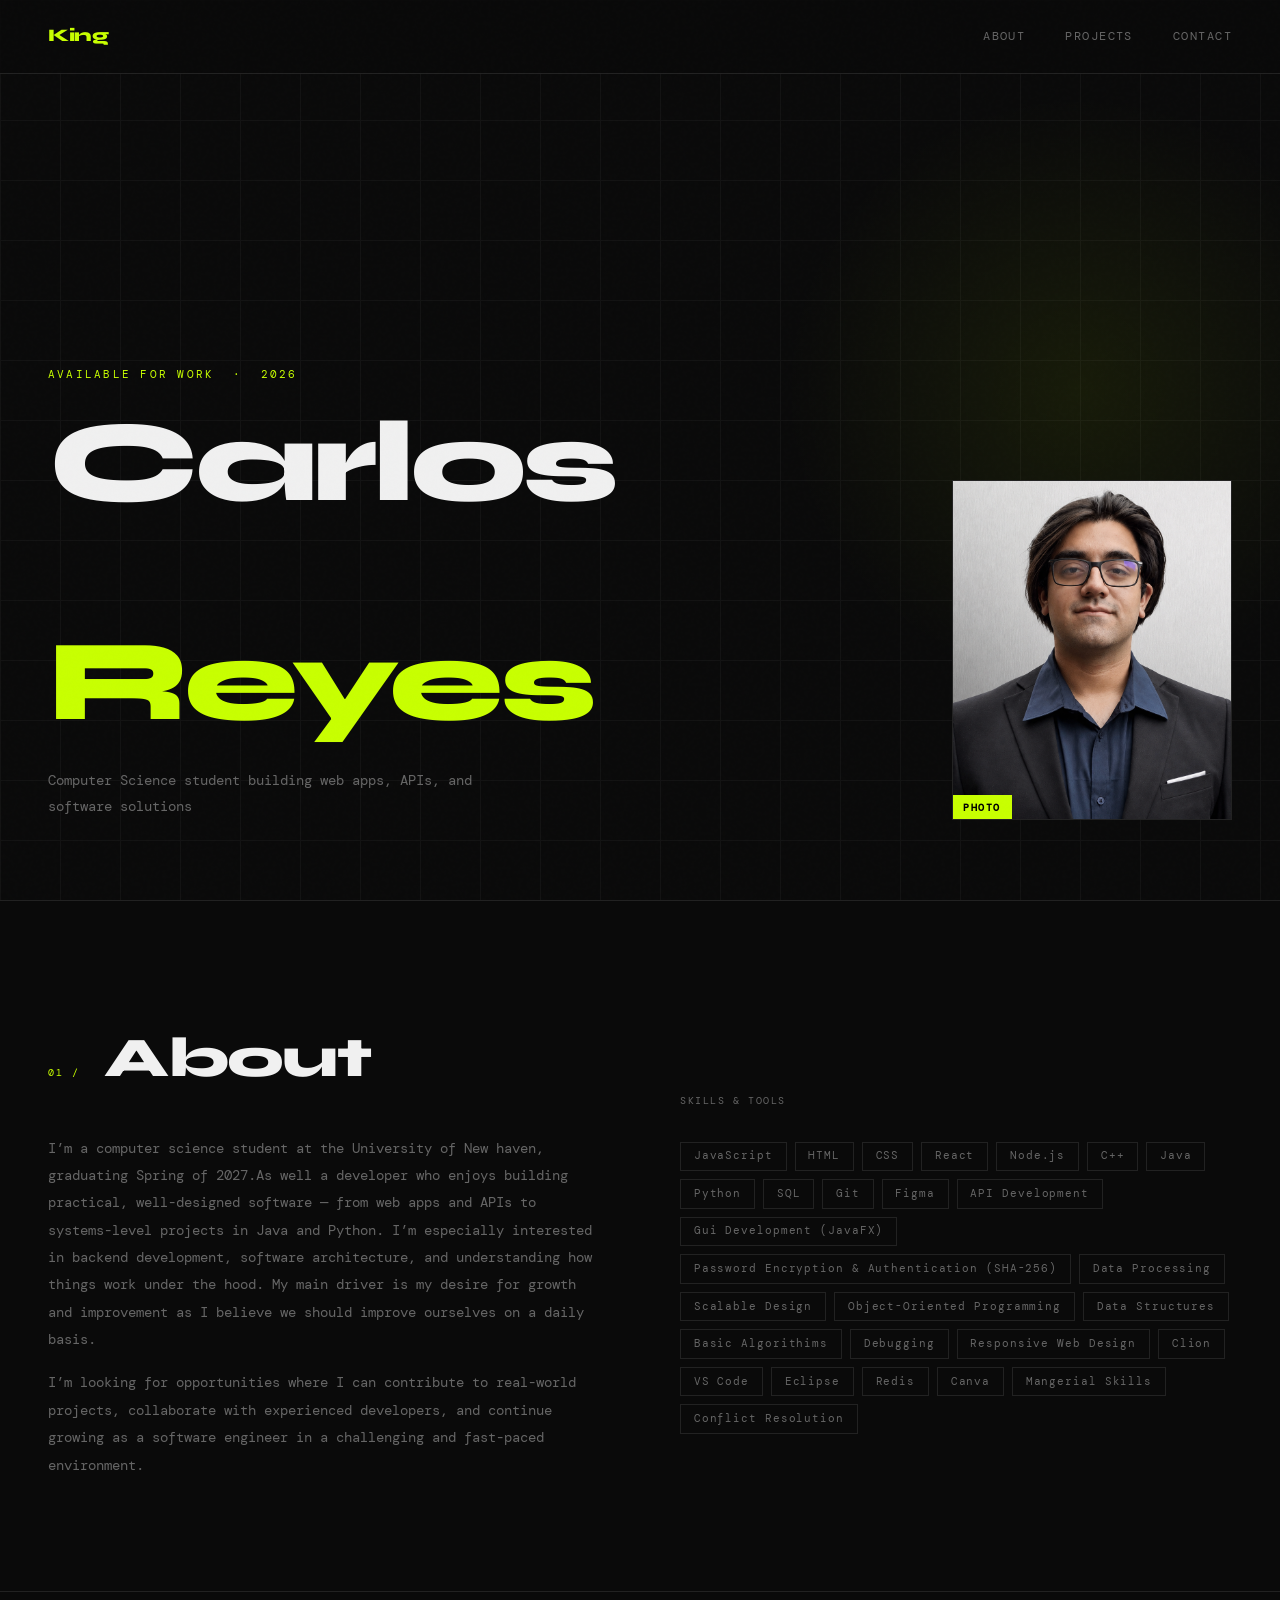
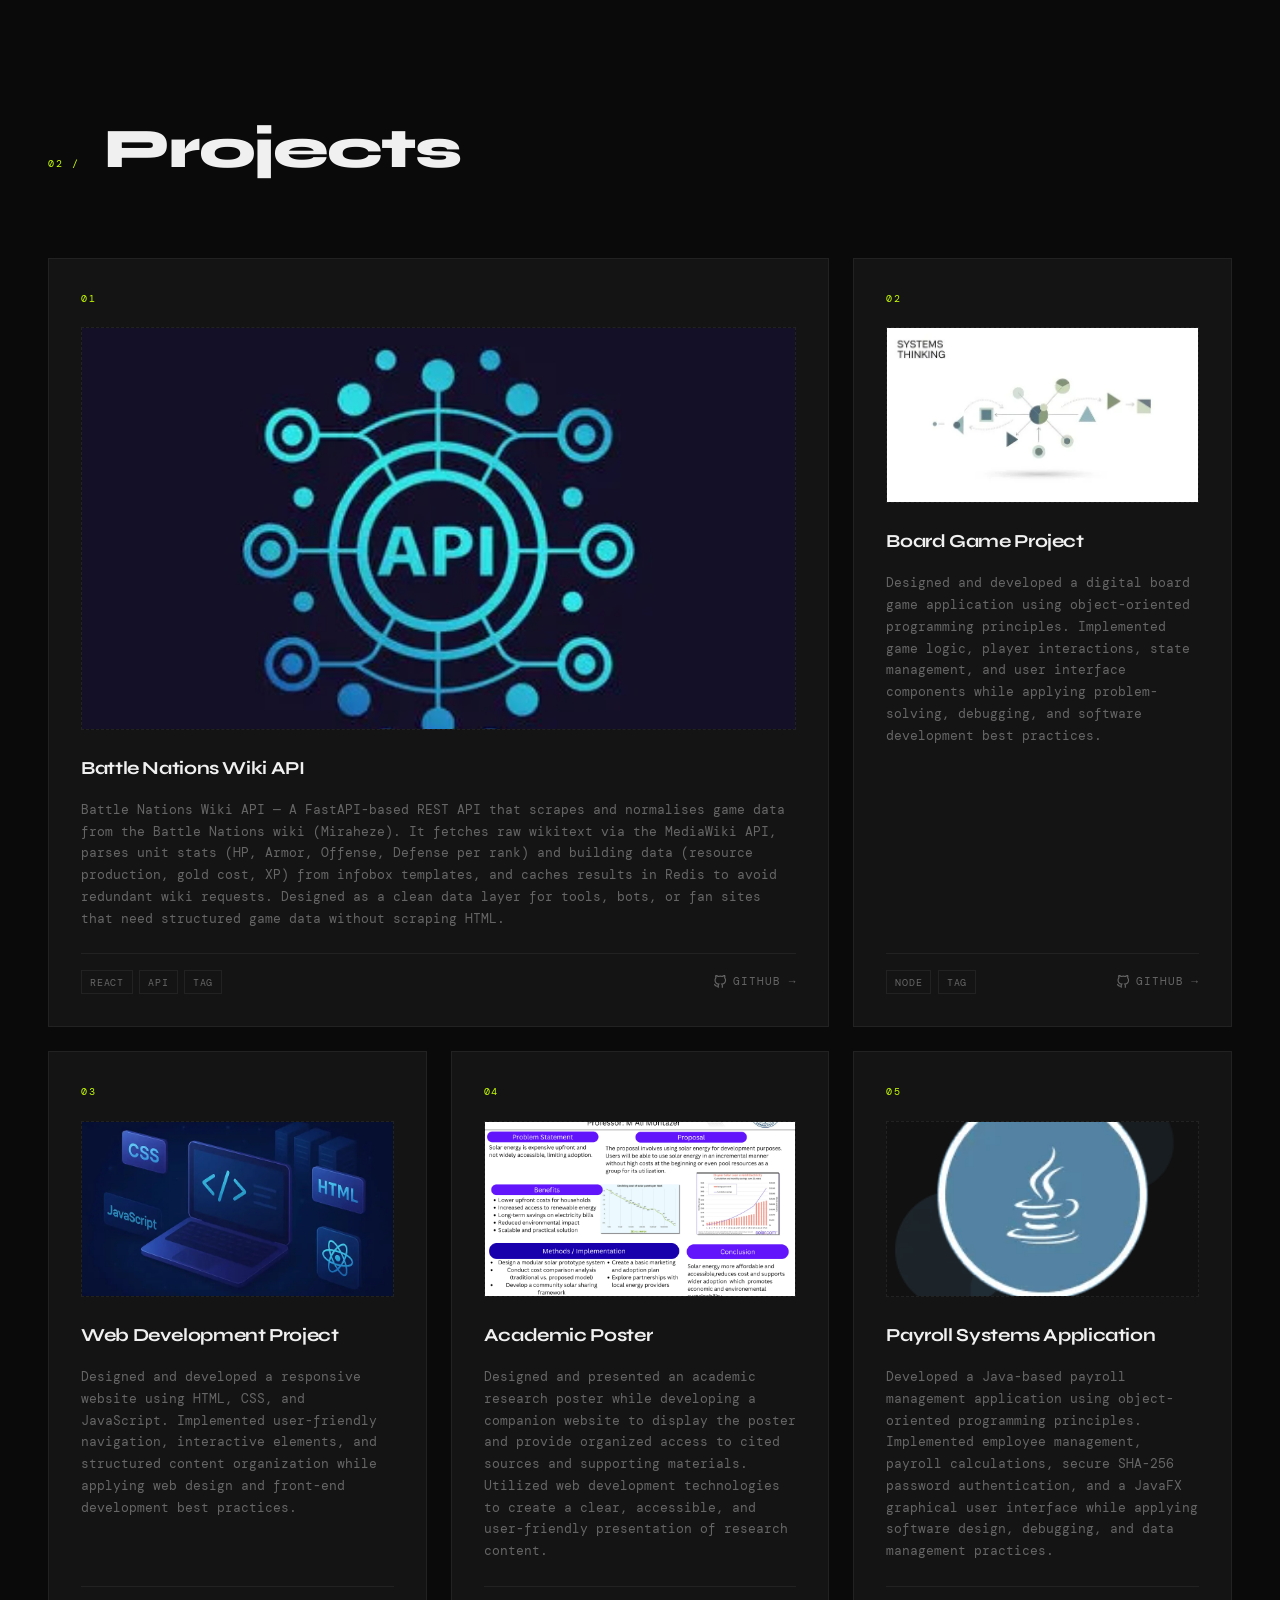
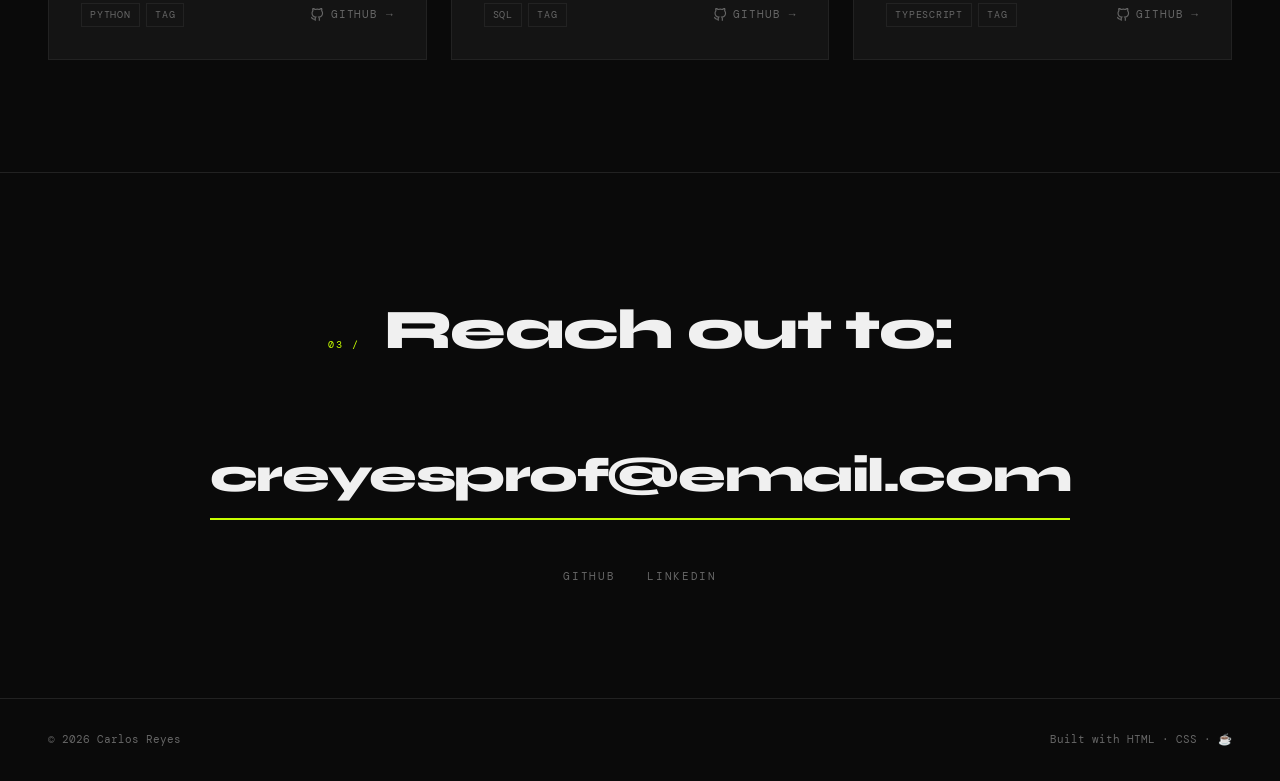
==== index.html @ 6e1b8741 "Refactor of index.html" ====
<!DOCTYPE html>
<html lang="en">
<link rel="stylesheet" href="src/Style.css">
<head>
    <meta charset="UTF-8" />
    <meta name="viewport" content="width=device-width, initial-scale=1.0"/>
    <title>Portfolio</title>
    <link href="https://fonts.googleapis.com/css2?family=Syne:wght@400;600;700;800&family=DM+Mono:ital,wght@0,300;0,400;1,300&display=swap" rel="stylesheet"/>

</head>
<body>

<!-- NAV -->
<nav>
    <div class="nav-logo">King</div>
    <div class="nav-links">
        <a href="#about">About</a>
        <a href="#projects">Projects</a>
        <a href="#contact">Contact</a>
    </div>
</nav>

<!-- HERO -->
<section class="hero">
    <div class="hero-bg-grid"></div>
    <div class="hero-accent-circle"></div>
    <div class="hero-tag">Available for work &nbsp;·&nbsp; 2026</div>
    <h1 class="hero-title">Carlos<br/><br/><span>Reyes</span></h1>
    <p class="hero-subtitle">Computer Science student building web apps, APIs, and software solutions</p>

    <div class="hero-photo">

        <img src="Imgs/Portfolio.png" alt="Carlos Reyes"/>
        <div class="hero-photo-label">Photo</div>
    </div>
</section>

<!-- ABOUT -->
<section id="about">
    <div class="about-left">
        <div class="section-header">
            <span class="section-num">01 /</span>
            <h2 class="section-title">About</h2>
        </div>
        <div class="about-text">
            <p>I’m a computer science student at the University of New haven, graduating Spring of 2027.As well a developer who enjoys building practical, well-designed software — from web apps and APIs to systems-level projects in Java and Python. I’m especially interested in backend development, software architecture, and understanding how things work under the hood. My main driver is my desire for growth and improvement as I believe we should improve ourselves on a daily basis.</p>
            <p>I’m looking for opportunities where I can contribute to real-world projects, collaborate with experienced developers, and continue growing as a software engineer in a challenging and fast-paced environment.</p>
        </div>
    </div>
    <div class="about-right">
        <div class="section-num" style="margin-bottom:1rem; letter-spacing:0.15em; font-size:0.65rem; text-transform:uppercase; color:var(--muted)">Skills &amp; Tools</div>
        <div class="skills-list">
            <span class="skill-tag">JavaScript</span>
            <span class="skill-tag">HTML</span>
            <span class="skill-tag">CSS</span>
            <span class="skill-tag">React</span>
            <span class="skill-tag">Node.js</span>
            <span class="skill-tag">C++</span>
            <span class="skill-tag">Java</span>
            <span class="skill-tag">Python</span>
            <span class="skill-tag">SQL</span>
            <span class="skill-tag">Git</span>
            <span class="skill-tag">Figma</span>
            <span class="skill-tag">API Development</span>
            <span class="skill-tag">Gui Development (JavaFX)</span>
            <span class="skill-tag">Password Encryption & Authentication (SHA-256)</span>
            <span class="skill-tag">Data Processing</span>
            <span class="skill-tag">Scalable Design</span>
            <span class="skill-tag">Object-Oriented Programming</span>
            <span class="skill-tag">Data Structures</span>
            <span class="skill-tag">Basic Algorithims</span>
            <span class="skill-tag">Debugging</span>
            <span class="skill-tag">Responsive Web Design</span>
            <span class="skill-tag">Clion</span>
            <span class="skill-tag">VS Code</span>
            <span class="skill-tag">Eclipse</span>
            <span class="skill-tag">Redis</span>
            <span class="skill-tag">Canva</span>
            <span class="skill-tag">Mangerial Skills</span>
            <span class="skill-tag">Conflict Resolution</span>
        </div>
    </div>
</section>

<!-- PROJECTS -->
<section id="projects">
    <div class="section-header">
        <span class="section-num">02 /</span>
        <h2 class="section-title">Projects</h2>
    </div>

    <div class="projects-grid">

        <!-- PROJECT 1 — FEATURED -->
        <div class="project-card featured">
            <div class="project-num">01</div>
            <div class="project-image">
                <!-- Replace with: <img src="project1.jpg" alt="Project 1"> -->
                <img src="Imgs/Api.jpg" alt="Battle Nations Wiki API"/>

            </div>
            <div class="project-title">Battle Nations Wiki API</div>
            <p class="project-desc">Battle Nations Wiki API — A FastAPI-based REST API that scrapes and normalises game data from the Battle Nations wiki (Miraheze). It fetches raw wikitext via the MediaWiki API, parses unit stats (HP, Armor, Offense, Defense per rank) and building data (resource production, gold cost, XP) from infobox templates, and caches results in Redis to avoid redundant wiki requests. Designed as a clean data layer for tools, bots, or fan sites that need structured game data without scraping HTML.</p>
            <div class="project-footer">
                <div class="project-tags">
                    <span class="project-tag">React</span>
                    <span class="project-tag">API</span>
                    <span class="project-tag">Tag</span>
                </div>
                <!-- Replace href="#" with your GitHub link -->
                <a class="github-link" href="https://github.com/CLR-Carlos-Reyes/BN_Wiki_API" target="_blank" rel="noopener">
                    <svg width="14" height="14" viewBox="0 0 24 24" fill="none" stroke="currentColor" stroke-width="2"><path d="M9 19c-5 1.5-5-2.5-7-3m14 6v-3.87a3.37 3.37 0 0 0-.94-2.61c3.14-.35 6.44-1.54 6.44-7A5.44 5.44 0 0 0 20 4.77 5.07 5.07 0 0 0 19.91 1S18.73.65 16 2.48a13.38 13.38 0 0 0-7 0C6.27.65 5.09 1 5.09 1A5.07 5.07 0 0 0 5 4.77a5.44 5.44 0 0 0-1.5 3.78c0 5.42 3.3 6.61 6.44 7A3.37 3.37 0 0 0 9 18.13V22"/></svg>
                    GitHub →
                </a>
            </div>
        </div>

        <!-- PROJECT 2 -->
        <div class="project-card">
            <div class="project-num">02</div>
            <div class="project-image">
                <Img src="Imgs/Image2.jpg" alt="Board Game">

            </div>
            <div class="project-title">Board Game Project</div>
            <p class="project-desc">Designed and developed a digital board game application using object-oriented programming principles. Implemented game logic, player interactions, state management, and user interface components while applying problem-solving, debugging, and software development best practices.</p>
            <div class="project-footer">
                <div class="project-tags">
                    <span class="project-tag">Node</span>
                    <span class="project-tag">Tag</span>
                </div>
                <a class="github-link" href="https://github.com/CLR-Carlos-Reyes/Board_Game" target="_blank" rel="noopener">
                    <svg width="14" height="14" viewBox="0 0 24 24" fill="none" stroke="currentColor" stroke-width="2"><path d="M9 19c-5 1.5-5-2.5-7-3m14 6v-3.87a3.37 3.37 0 0 0-.94-2.61c3.14-.35 6.44-1.54 6.44-7A5.44 5.44 0 0 0 20 4.77 5.07 5.07 0 0 0 19.91 1S18.73.65 16 2.48a13.38 13.38 0 0 0-7 0C6.27.65 5.09 1 5.09 1A5.07 5.07 0 0 0 5 4.77a5.44 5.44 0 0 0-1.5 3.78c0 5.42 3.3 6.61 6.44 7A3.37 3.37 0 0 0 9 18.13V22"/></svg>
                    GitHub →
                </a>
            </div>
        </div>

        <!-- PROJECT 3 -->
        <div class="project-card">
            <div class="project-num">03</div>
            <div class="project-image">
               <Img src="Imgs/WD-Image.jpg">
            </div>
            <div class="project-title">Web Development Project</div>
            <p class="project-desc">Designed and developed a responsive website using HTML, CSS, and JavaScript. Implemented user-friendly navigation, interactive elements, and structured content organization while applying web design and front-end development best practices.</p>
            <div class="project-footer">
                <div class="project-tags">
                    <span class="project-tag">Python</span>
                    <span class="project-tag">Tag</span>
                </div>
                <a class="github-link" href="https://github.com/CLR-Carlos-Reyes/webdevproject-CR" target="_blank" rel="noopener">
                    <svg width="14" height="14" viewBox="0 0 24 24" fill="none" stroke="currentColor" stroke-width="2"><path d="M9 19c-5 1.5-5-2.5-7-3m14 6v-3.87a3.37 3.37 0 0 0-.94-2.61c3.14-.35 6.44-1.54 6.44-7A5.44 5.44 0 0 0 20 4.77 5.07 5.07 0 0 0 19.91 1S18.73.65 16 2.48a13.38 13.38 0 0 0-7 0C6.27.65 5.09 1 5.09 1A5.07 5.07 0 0 0 5 4.77a5.44 5.44 0 0 0-1.5 3.78c0 5.42 3.3 6.61 6.44 7A3.37 3.37 0 0 0 9 18.13V22"/></svg>
                    GitHub →
                </a>
            </div>
        </div>

        <!-- PROJECT 4 -->
        <div class="project-card">
            <div class="project-num">04</div>
            <div class="project-image">
                <Img src="Imgs/Academic-Poster-Revised-Cr.png">
            </div>
            <div class="project-title">Academic Poster</div>
            <p class="project-desc">Designed and presented an academic research poster while developing a companion website to display the poster and provide organized access to cited sources and supporting materials. Utilized web development technologies to create a clear, accessible, and user-friendly presentation of research content.</p>
            <div class="project-footer">
                <div class="project-tags">
                    <span class="project-tag">SQL</span>
                    <span class="project-tag">Tag</span>
                </div>
                <a class="github-link" href="https://github.com/CLR-Carlos-Reyes/Poster" target="_blank" rel="noopener">
                    <svg width="14" height="14" viewBox="0 0 24 24" fill="none" stroke="currentColor" stroke-width="2"><path d="M9 19c-5 1.5-5-2.5-7-3m14 6v-3.87a3.37 3.37 0 0 0-.94-2.61c3.14-.35 6.44-1.54 6.44-7A5.44 5.44 0 0 0 20 4.77 5.07 5.07 0 0 0 19.91 1S18.73.65 16 2.48a13.38 13.38 0 0 0-7 0C6.27.65 5.09 1 5.09 1A5.07 5.07 0 0 0 5 4.77a5.44 5.44 0 0 0-1.5 3.78c0 5.42 3.3 6.61 6.44 7A3.37 3.37 0 0 0 9 18.13V22"/></svg>
                    GitHub →
                </a>
            </div>
        </div>

        <!-- PROJECT 5 -->
        <div class="project-card">
            <div class="project-num">05</div>
            <div class="project-image">
                <Img src="Imgs/java.png" alt="Java Payroll Application">
            </div>
            <div class="project-title">Payroll Systems Application</div>
            <p class="project-desc">Developed a Java-based payroll management application using object-oriented programming principles. Implemented employee management, payroll calculations, secure SHA-256 password authentication, and a JavaFX graphical user interface while applying software design, debugging, and data management practices.</p>
            <div class="project-footer">
                <div class="project-tags">
                    <span class="project-tag">TypeScript</span>
                    <span class="project-tag">Tag</span>
                </div>
                <a class="github-link" href="https://github.com/CLR-Carlos-Reyes/Payroll-Systems-Application-JAVA--Coursework-2024" target="_blank" rel="noopener">
                    <svg width="14" height="14" viewBox="0 0 24 24" fill="none" stroke="currentColor" stroke-width="2"><path d="M9 19c-5 1.5-5-2.5-7-3m14 6v-3.87a3.37 3.37 0 0 0-.94-2.61c3.14-.35 6.44-1.54 6.44-7A5.44 5.44 0 0 0 20 4.77 5.07 5.07 0 0 0 19.91 1S18.73.65 16 2.48a13.38 13.38 0 0 0-7 0C6.27.65 5.09 1 5.09 1A5.07 5.07 0 0 0 5 4.77a5.44 5.44 0 0 0-1.5 3.78c0 5.42 3.3 6.61 6.44 7A3.37 3.37 0 0 0 9 18.13V22"/></svg>
                    GitHub →
                </a>
            </div>
        </div>

    </div>
</section>

<!-- CONTACT -->
<section id="contact">
    <div class="section-header">
        <span class="section-num">03 /</span>
        <h2 class="section-title">Reach out to:</h2>
    </div>
    <a class="contact-email" href="mailto:creyesprof@email.com">creyesprof@email.com</a>
    <div class="social-links">
        <a class="social-link" href="https://github.com/CLR-Carlos-Reyes" target="_blank">GitHub</a>
        <a class="social-link" href="www.linkedin.com/in/carlos-reyes-l" target="_blank">LinkedIn</a>
        <!-- <a class="social-link" href="#" target="_blank">Twitter</a> -->
    </div>
</section>

<!-- FOOTER -->
<footer>
    <span>© 2026 Carlos Reyes</span>
    <span>Built with HTML · CSS · ☕</span>
</footer>

</body>
</html>
---- src/Style.css ----
*, *::before, *::after { box-sizing: border-box; margin: 0; padding: 0; }

:root {
    --bg: #0a0a0a;
    --surface: #111111;
    --border: #222222;
    --accent: #c8ff00;
    --accent2: #ff5c35;
    --text: #f0f0f0;
    --muted: #666;
    --card-bg: #141414;
}

html { scroll-behavior: smooth; }

body {
    background: var(--bg);
    color: var(--text);
    font-family: 'DM Mono', monospace;
    font-size: 14px;
    line-height: 1.6;
    overflow-x: hidden;
}

/* ── NOISE OVERLAY ── */
body::before {
    content: '';
    position: fixed;
    inset: 0;
    background-image: url("data:image/svg+xml,%3Csvg viewBox='0 0 256 256' xmlns='http://www.w3.org/2000/svg'%3E%3Cfilter id='noise'%3E%3CfeTurbulence type='fractalNoise' baseFrequency='0.9' numOctaves='4' stitchTiles='stitch'/%3E%3C/filter%3E%3Crect width='100%25' height='100%25' filter='url(%23noise)' opacity='0.04'/%3E%3C/svg%3E");
    pointer-events: none;
    z-index: 999;
    opacity: 0.35;
}

/* ── NAV ── */
nav {
    position: fixed;
    top: 0; left: 0; right: 0;
    z-index: 100;
    display: flex;
    justify-content: space-between;
    align-items: center;
    padding: 1.4rem 3rem;
    border-bottom: 1px solid var(--border);
    background: rgba(10,10,10,0.85);
    backdrop-filter: blur(12px);
}

.nav-logo {
    font-family: 'Syne', sans-serif;
    font-weight: 800;
    font-size: 1.1rem;
    letter-spacing: -0.02em;
    color: var(--accent);
}

.nav-links { display: flex; gap: 2.5rem; }

.nav-links a {
    color: var(--muted);
    text-decoration: none;
    font-size: 0.75rem;
    letter-spacing: 0.12em;
    text-transform: uppercase;
    transition: color 0.2s;
}

.nav-links a:hover { color: var(--text); }

/* ── HERO ── */
.hero {
    min-height: 100vh;
    display: flex;
    flex-direction: column;
    justify-content: flex-end;
    padding: 0 3rem 5rem;
    position: relative;
    overflow: hidden;
}

.hero-bg-grid {
    position: absolute;
    inset: 0;
    background-image:
            linear-gradient(var(--border) 1px, transparent 1px),
            linear-gradient(90deg, var(--border) 1px, transparent 1px);
    background-size: 60px 60px;
    opacity: 0.4;
}

.hero-accent-circle {
    position: absolute;
    width: 600px; height: 600px;
    right: -100px; top: 10%;
    border-radius: 50%;
    background: radial-gradient(circle, rgba(200,255,0,0.07) 0%, transparent 70%);
    pointer-events: none;
}

.hero-tag {
    font-size: 0.7rem;
    letter-spacing: 0.2em;
    text-transform: uppercase;
    color: var(--accent);
    margin-bottom: 1.5rem;
    opacity: 0;
    animation: fadeUp 0.7s 0.2s forwards;
}

.hero-title {
    font-family: 'Syne', sans-serif;
    font-weight: 800;
    font-size: clamp(3.5rem, 9vw, 8rem);
    line-height: 0.95;
    letter-spacing: -0.04em;
    margin-bottom: 2rem;
    opacity: 0;
    animation: fadeUp 0.7s 0.4s forwards;
}

.hero-title span { color: var(--accent); }

.hero-subtitle {
    max-width: 480px;
    color: var(--muted);
    font-size: 0.9rem;
    line-height: 1.8;
    opacity: 0;
    animation: fadeUp 0.7s 0.6s forwards;
}

.hero-photo {
    position: absolute;
    right: 3rem;
    bottom: 5rem;
    width: 280px;
    height: 340px;
    border: 1px solid var(--border);
    overflow: hidden;
    opacity: 0;
    animation: fadeUp 0.7s 0.8s forwards;
}

.hero-photo img {
    width: 100%; height: 100%;
    object-fit: cover;
    filter: grayscale(30%);
}

.photo-placeholder {
    width: 100%; height: 100%;
    background: var(--surface);
    display: flex;
    flex-direction: column;
    align-items: center;
    justify-content: center;
    gap: 0.75rem;
    color: var(--muted);
    font-size: 0.7rem;
    letter-spacing: 0.1em;
    text-transform: uppercase;
}

.photo-placeholder svg { opacity: 0.3; }

.hero-photo-label {
    position: absolute;
    bottom: -1px; left: -1px;
    background: var(--accent);
    color: #000;
    font-size: 0.6rem;
    font-weight: 600;
    letter-spacing: 0.15em;
    text-transform: uppercase;
    padding: 0.3rem 0.7rem;
}

/* ── SECTION SHARED ── */
section { padding: 7rem 3rem; }

.section-header {
    display: flex;
    align-items: baseline;
    gap: 1.5rem;
    margin-bottom: 4rem;
}

.section-num {
    font-size: 0.65rem;
    color: var(--accent);
    letter-spacing: 0.2em;
    text-transform: uppercase;
}

.section-title {
    font-family: 'Syne', sans-serif;
    font-weight: 800;
    font-size: clamp(2rem, 5vw, 3.5rem);
    letter-spacing: -0.03em;
}

/* ── ABOUT ── */
#about {
    border-top: 1px solid var(--border);
    display: grid;
    grid-template-columns: 1fr 1fr;
    gap: 5rem;
    align-items: start;
}

.about-left .section-header { margin-bottom: 2rem; }

.about-text {
    color: var(--muted);
    line-height: 1.9;
    font-size: 0.9rem;
}

.about-text p + p { margin-top: 1rem; }

.about-right { padding-top: 5rem; }

.skills-list {
    display: flex;
    flex-wrap: wrap;
    gap: 0.5rem;
    margin-top: 2rem;
}

.skill-tag {
    border: 1px solid var(--border);
    padding: 0.3rem 0.8rem;
    font-size: 0.7rem;
    letter-spacing: 0.08em;
    color: var(--muted);
    transition: all 0.2s;
}

.skill-tag:hover {
    border-color: var(--accent);
    color: var(--accent);
}

/* ── PROJECTS ── */
#projects {
    border-top: 1px solid var(--border);
}

.projects-grid {
    display: grid;
    grid-template-columns: repeat(3, 1fr);
    gap: 1.5rem;
}

.project-card {
    background: var(--card-bg);
    border: 1px solid var(--border);
    padding: 2rem;
    position: relative;
    overflow: hidden;
    transition: border-color 0.3s, transform 0.3s;
    display: flex;
    flex-direction: column;
    gap: 1rem;
}

.project-card::before {
    content: '';
    position: absolute;
    top: 0; left: 0; right: 0;
    height: 2px;
    background: var(--accent);
    transform: scaleX(0);
    transform-origin: left;
    transition: transform 0.3s;
}

.project-card:hover { border-color: #333; transform: translateY(-4px); }
.project-card:hover::before { transform: scaleX(1); }

.project-card.featured {
    grid-column: span 2;
}

.project-num {
    font-size: 0.65rem;
    color: var(--accent);
    letter-spacing: 0.15em;
    margin-bottom: 0.25rem;
}

.project-image {
    width: 100%;
    aspect-ratio: 16/9;
    background: var(--surface);
    border: 1px dashed var(--border);
    display: flex;
    flex-direction: column;
    align-items: center;
    justify-content: center;
    gap: 0.5rem;
    color: var(--muted);
    font-size: 0.65rem;
    letter-spacing: 0.1em;
    text-transform: uppercase;
    overflow: hidden;
    margin-bottom: 0.5rem;
}

.project-image img {
    width: 100%; height: 100%;
    object-fit: cover;
}

.project-image svg { opacity: 0.25; }

.project-title {
    font-family: 'Syne', sans-serif;
    font-weight: 700;
    font-size: 1.15rem;
    letter-spacing: -0.02em;
}

.project-desc {
    color: var(--muted);
    font-size: 0.8rem;
    line-height: 1.7;
    flex: 1;
}

.project-footer {
    display: flex;
    align-items: center;
    justify-content: space-between;
    margin-top: 0.5rem;
    padding-top: 1rem;
    border-top: 1px solid var(--border);
}

.project-tags { display: flex; gap: 0.4rem; flex-wrap: wrap; }

.project-tag {
    font-size: 0.6rem;
    letter-spacing: 0.08em;
    padding: 0.2rem 0.5rem;
    border: 1px solid var(--border);
    color: var(--muted);
    text-transform: uppercase;
}

.github-link {
    display: flex;
    align-items: center;
    gap: 0.4rem;
    color: var(--muted);
    text-decoration: none;
    font-size: 0.7rem;
    letter-spacing: 0.08em;
    text-transform: uppercase;
    transition: color 0.2s;
    white-space: nowrap;
}

.github-link:hover { color: var(--accent); }

.github-link svg { flex-shrink: 0; }

/* ── CONTACT ── */
#contact {
    border-top: 1px solid var(--border);
    text-align: center;
}

#contact .section-header { justify-content: center; }

.contact-email {
    font-family: 'Syne', sans-serif;
    font-size: clamp(1.5rem, 4vw, 3rem);
    font-weight: 800;
    letter-spacing: -0.03em;
    color: var(--text);
    text-decoration: none;
    border-bottom: 2px solid var(--accent);
    padding-bottom: 0.2rem;
    transition: color 0.2s;
    display: inline-block;
    margin-bottom: 3rem;
}

.contact-email:hover { color: var(--accent); }

.social-links {
    display: flex;
    justify-content: center;
    gap: 2rem;
}

.social-link {
    color: var(--muted);
    text-decoration: none;
    font-size: 0.7rem;
    letter-spacing: 0.15em;
    text-transform: uppercase;
    transition: color 0.2s;
}

.social-link:hover { color: var(--text); }

/* ── FOOTER ── */
footer {
    border-top: 1px solid var(--border);
    padding: 2rem 3rem;
    display: flex;
    justify-content: space-between;
    align-items: center;
    color: var(--muted);
    font-size: 0.7rem;
}

/* ── ANIMATIONS ── */
@keyframes fadeUp {
    from { opacity: 0; transform: translateY(24px); }
    to   { opacity: 1; transform: translateY(0); }
}

/* ── RESPONSIVE ── */
@media (max-width: 900px) {
    nav { padding: 1.2rem 1.5rem; }
    .nav-links { gap: 1.5rem; }
    .hero { padding: 0 1.5rem 4rem; }
    .hero-photo { width: 180px; height: 220px; right: 1.5rem; bottom: 4rem; }
    section { padding: 5rem 1.5rem; }
    #about { grid-template-columns: 1fr; gap: 2rem; }
    .about-right { padding-top: 0; }
    .projects-grid { grid-template-columns: 1fr; }
    .project-card.featured { grid-column: span 1; }
    footer { flex-direction: column; gap: 0.5rem; text-align: center; }
}
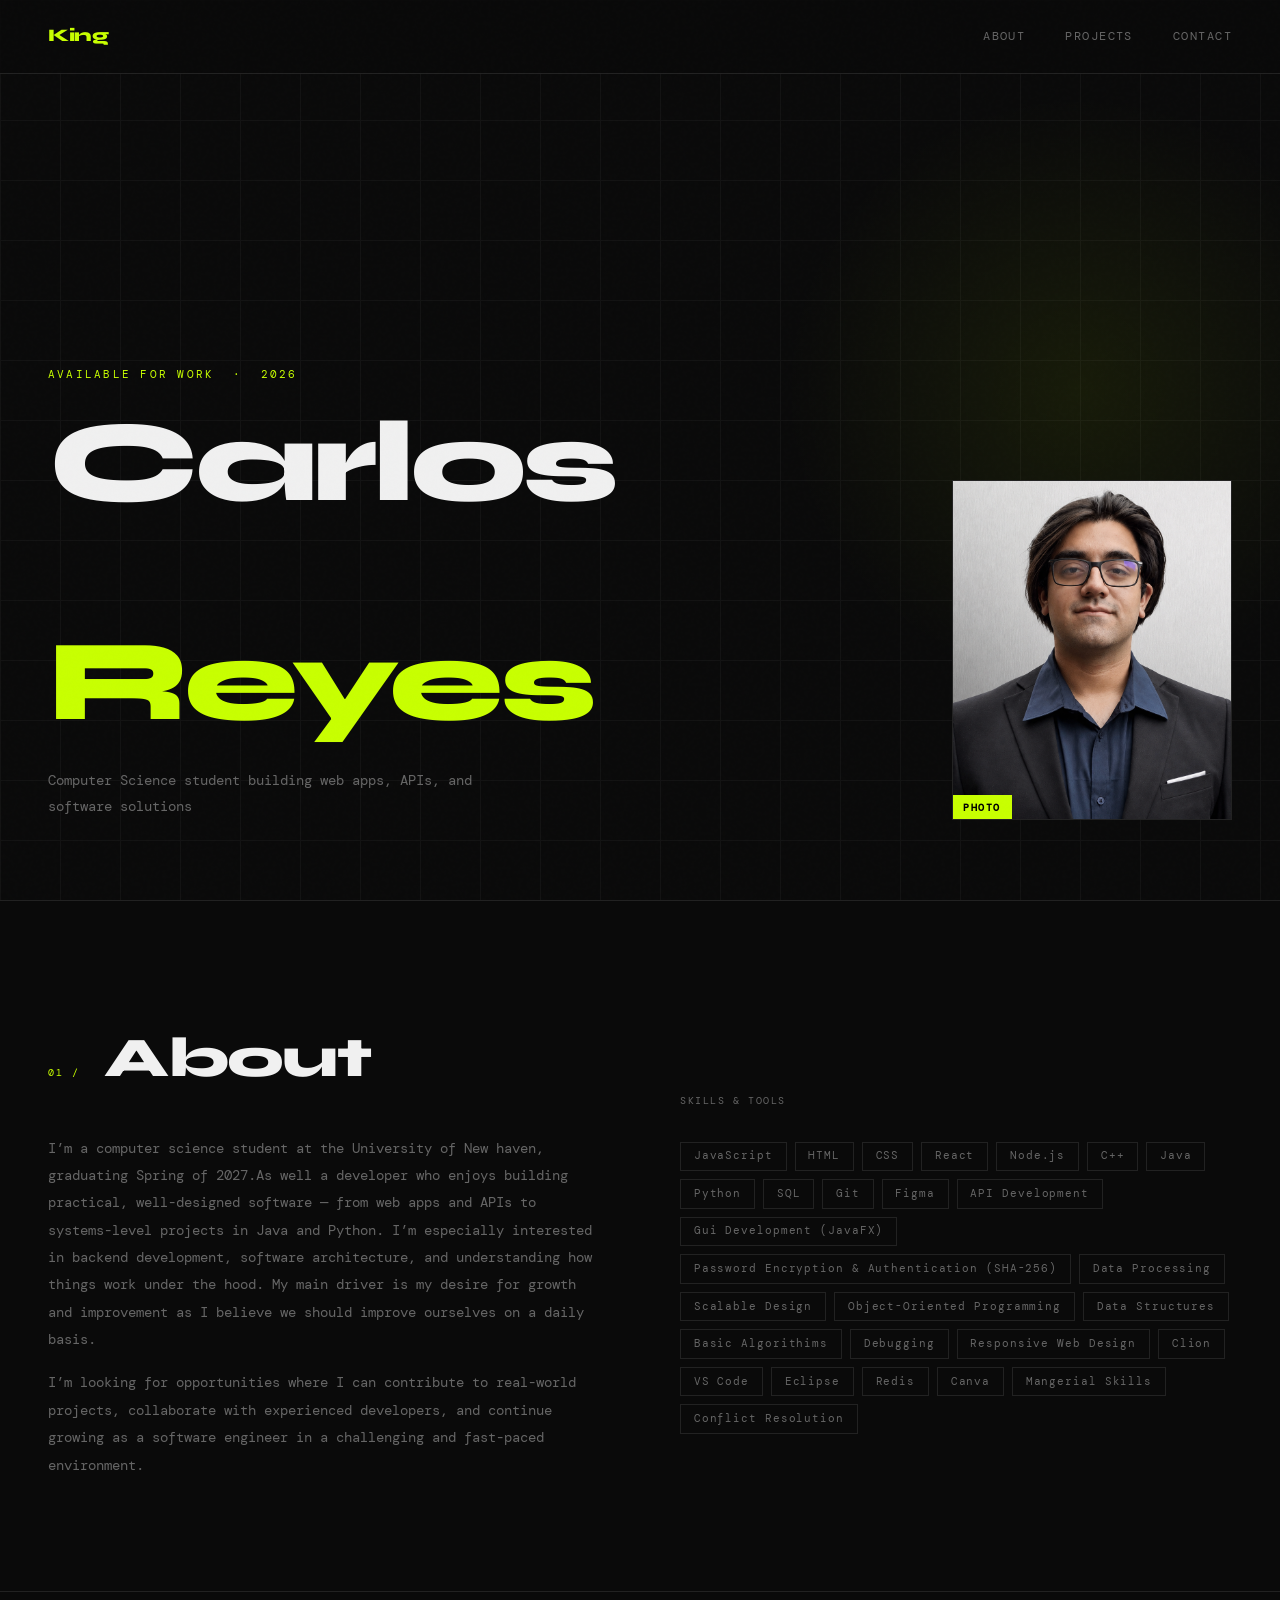
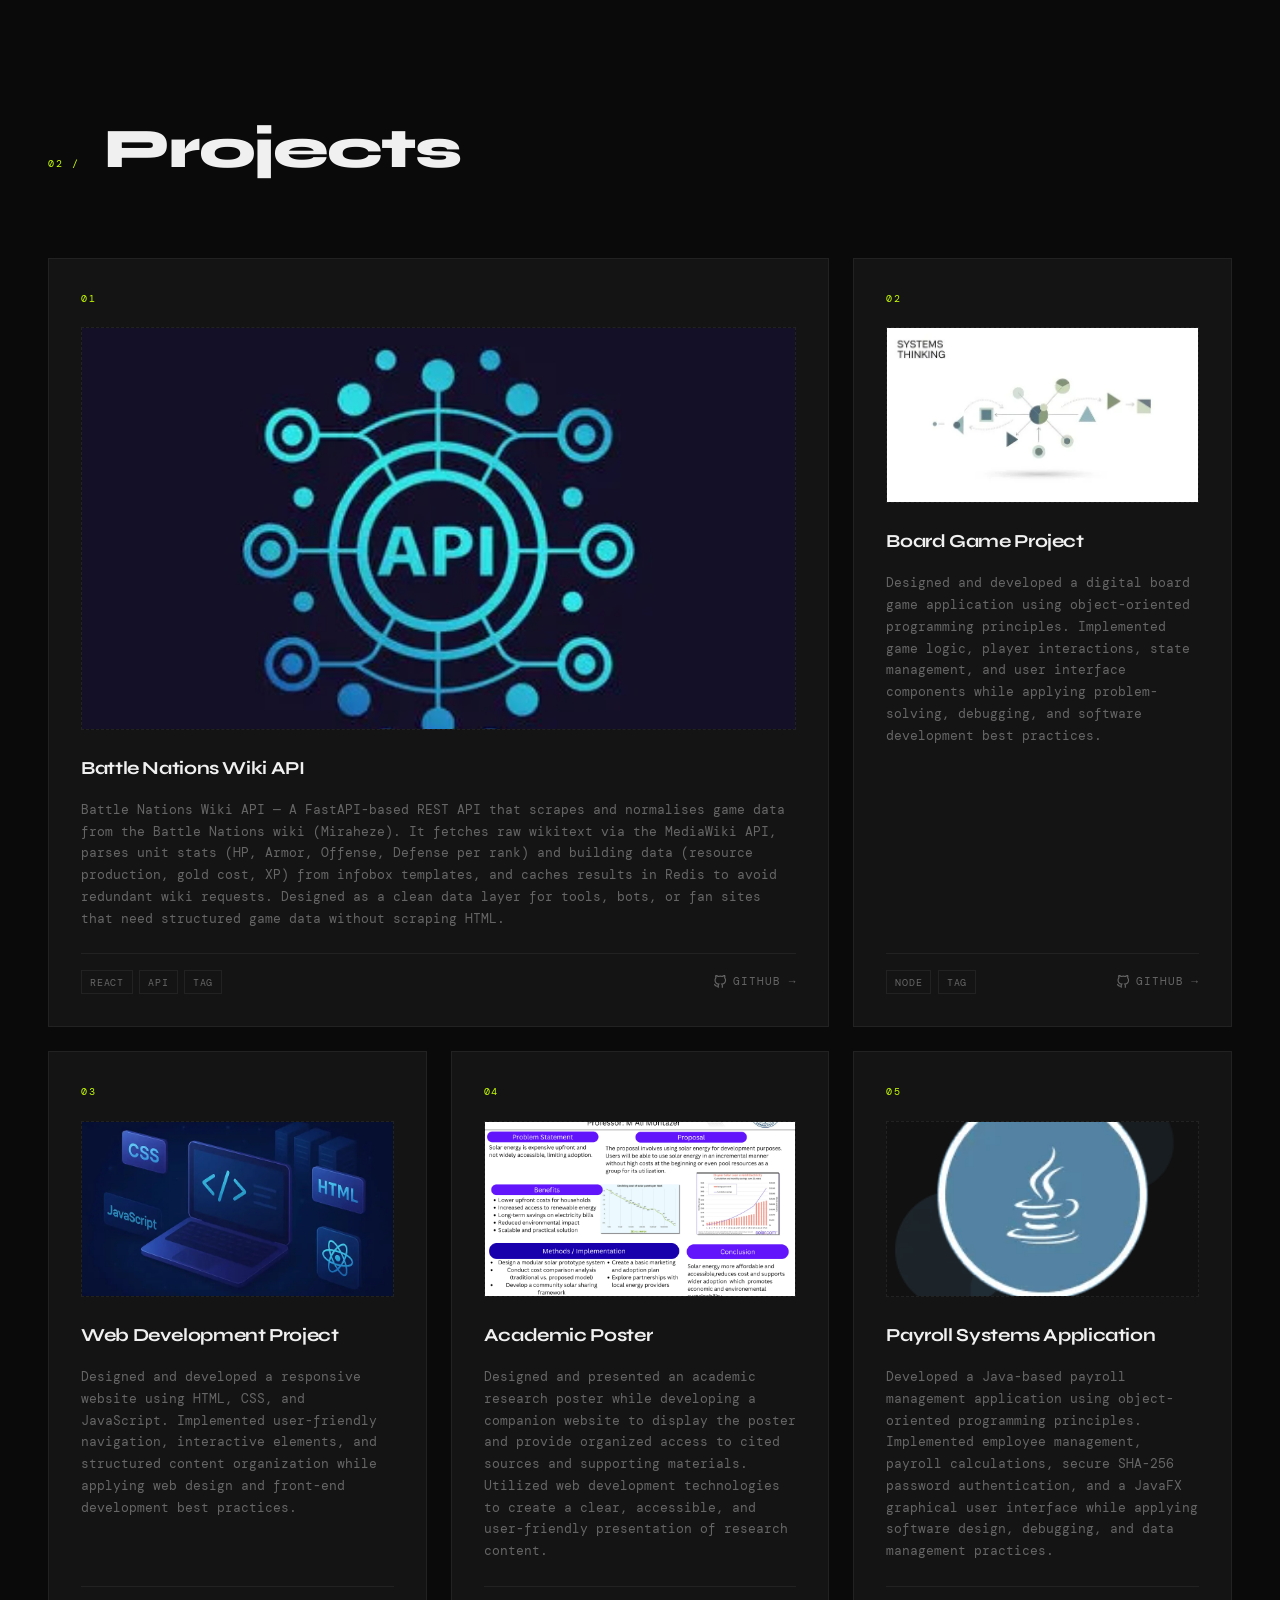
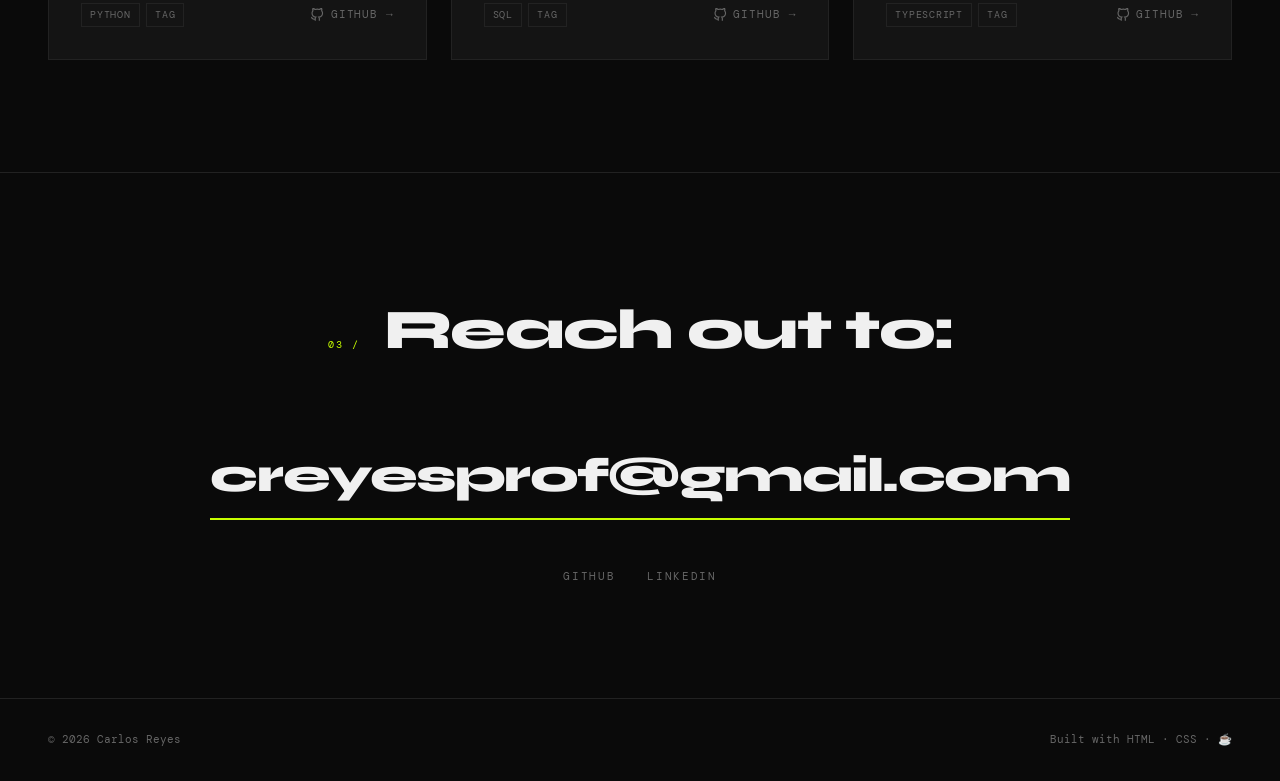
==== commit 9e71593b: "Typo Correction" ====
--- a/index.html
+++ b/index.html
@@ -205,7 +205,7 @@
         <span class="section-num">03 /</span>
         <h2 class="section-title">Reach out to:</h2>
     </div>
-    <a class="contact-email" href="mailto:creyesprof@email.com">creyesprof@email.com</a>
+    <a class="contact-email" href="mailto:creyesprof@gmail.com">creyesprof@gmail.com</a>
     <div class="social-links">
         <a class="social-link" href="https://github.com/CLR-Carlos-Reyes" target="_blank">GitHub</a>
         <a class="social-link" href="www.linkedin.com/in/carlos-reyes-l" target="_blank">LinkedIn</a>
